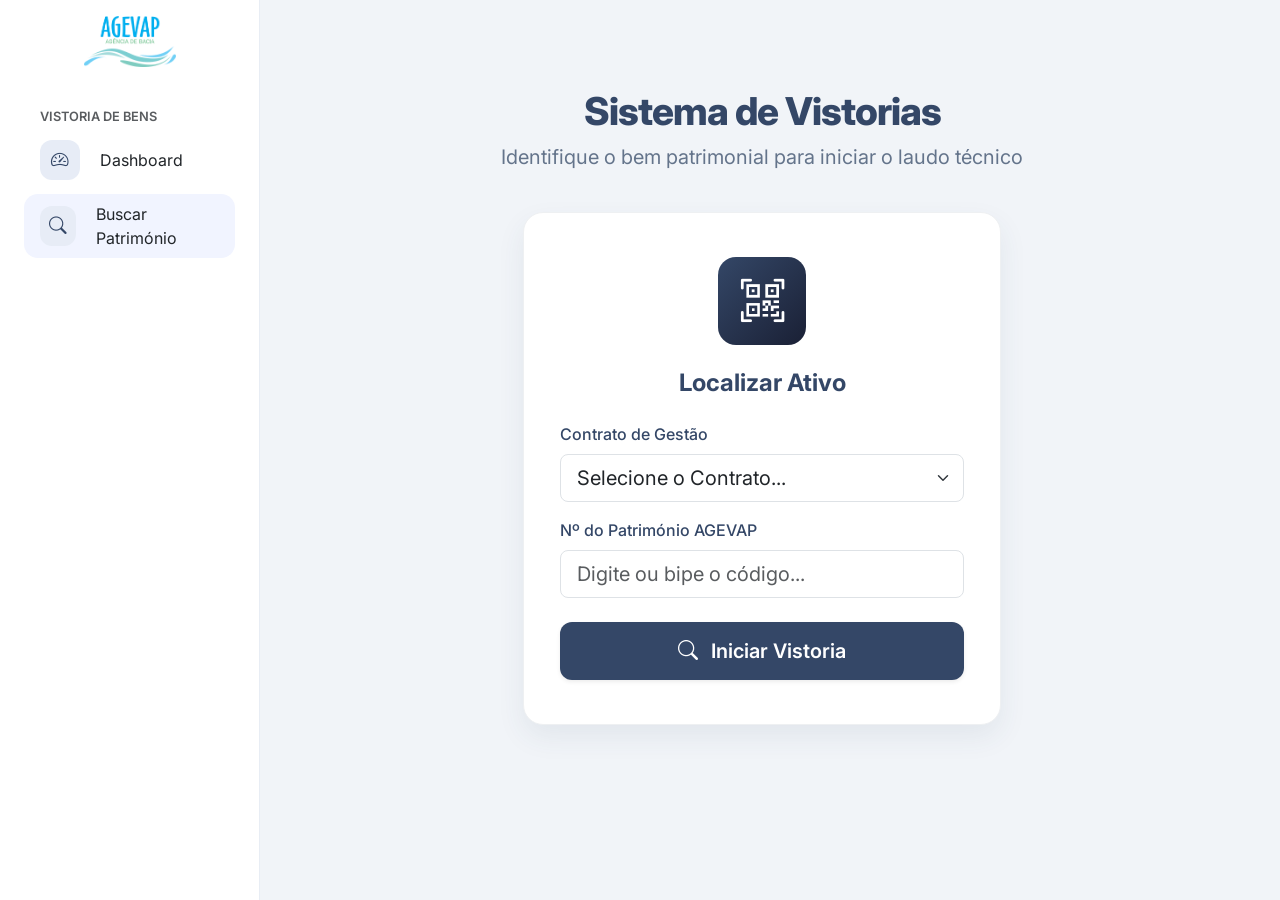
==== frontend/index.html @ b55dee22 "first commit" ====
<!DOCTYPE html>
<html lang="pt-br">
<head>
    <meta charset="utf-8" />
    <meta name="viewport" content="width=device-width, initial-scale=1.0" />
    <title>Busca de Património - Vistorias AGEVAP</title>

    <link href="https://fonts.googleapis.com/css2?family=Inter:wght@300;400;500;600;700&display=swap" rel="stylesheet">
    <link rel="stylesheet" href="https://cdn.jsdelivr.net/npm/bootstrap-icons@1.11.3/font/bootstrap-icons.min.css">
    
    <link rel="stylesheet" href="https://cdn.jsdelivr.net/npm/bootstrap@5.3.0/dist/css/bootstrap.min.css" />

    <style>
        /* Estilos específicos para a tela de Vistoria (inspirados no seu Index.cshtml) */
        body {
            font-family: 'Inter', sans-serif;
            background-color: #f1f4f8;
            min-height: 100vh;
            overflow-x: hidden;
        }

        #sidebar {
            position: fixed;
            top: 0;
            left: 0;
            bottom: 0;
            width: 260px;
            padding: 0;
            background-color: #ffffff;
            border-right: 1px solid #e8edf4;
            overflow-y: auto;
            z-index: 1030;
        }

        .sidebar-header {
            padding: 1.75rem 1.5rem 1rem;
        }

        .sidebar-content {
            padding: 0 1.5rem 1.5rem;
        }

        .components {
            padding-left: 0;
            margin-bottom: 0;
        }

        .components li {
            margin-bottom: 0.35rem;
        }

        .nav-link-custom {
            display: flex;
            align-items: center;
            gap: 0.75rem;
            padding: 0.88rem 1rem;
            border-radius: 14px;
            color: #344767;
            transition: background 0.2s ease, color 0.2s ease;
        }

        .nav-link-custom:hover,
        .active > .nav-link-custom {
            background-color: #f1f4ff;
            color: #1a2035;
        }

        .sidebar-button {
            width: 100%;
            border: 0;
            background: transparent;
            text-align: left;
        }

        .icon-box {
            width: 40px;
            height: 40px;
            display: inline-flex;
            align-items: center;
            justify-content: center;
            border-radius: 12px;
            background-color: #e7ecf6;
            color: #344767;
            font-size: 1.1rem;
        }

        .main-content-wrapper {
            min-height: 100vh;
            padding-left: 260px;
            padding-right: 1rem;
            transition: padding 0.3s ease;
        }

        .welcome-header {
            margin-top: 40px;
            margin-bottom: 40px;
            text-align: center;
        }

        .welcome-title {
            font-size: clamp(2rem, 3vw, 2.8rem);
            font-weight: 800;
            color: #344767;
            letter-spacing: -1px;
        }

        .welcome-subtitle {
            color: #64748b;
            font-weight: 400;
        }

        .search-card {
            background-color: #ffffff;
            border: 1px solid #eef0f2;
            border-radius: 20px;
            padding: 44px 36px;
            box-shadow: 0 12px 28px rgba(52, 71, 103, 0.08);
            transition: box-shadow 0.3s ease, transform 0.3s ease;
        }

        .search-card:hover {
            transform: translateY(-2px);
            box-shadow: 0 18px 36px rgba(52, 71, 103, 0.14);
        }

        .icon-box-large {
            width: 88px;
            height: 88px;
            background: linear-gradient(135deg, #344767 0%, #1a2035 100%);
            color: #ffffff;
            border-radius: 18px;
            display: flex;
            align-items: center;
            justify-content: center;
            font-size: 2.7rem;
            margin: 0 auto 24px auto;
        }

        .btn-agevap {
            background-color: #344767;
            color: white;
            border: none;
            font-weight: 600;
            border-radius: 12px;
            padding: 14px 22px;
        }

        .btn-agevap:hover {
            background-color: #1a2035;
            color: white;
        }

        .search-card h4 {
            color: #344767;
            font-weight: 700;
        }

        .search-card .form-label {
            font-weight: 500;
            color: #344767;
        }

        .logo-sidebar {
            max-width: 140px;
        }

        .sidebar-content {
            padding-bottom: 1.5rem;
        }

        .container {
            max-width: 1080px;
            width: 100%;
            margin: 0 auto;
        }

        @media (max-width: 991.98px) {
            #sidebar {
                position: relative;
                width: 100%;
                height: auto;
                border-right: none;
                border-bottom: 1px solid #e8edf4;
            }

            .sidebar-header {
                padding: 1.5rem 1.25rem 1rem;
            }

            .sidebar-content {
                padding: 0 1.25rem 1rem;
            }

            .nav-link-custom {
                padding: 0.8rem 0.95rem;
                gap: 0.75rem;
            }

            .main-content-wrapper {
                padding-left: 0;
                padding-top: 1rem;
            }

            .welcome-header {
                margin-top: 28px;
                margin-bottom: 28px;
            }

            .search-card {
                padding: 32px 24px;
                margin: 0 auto;
                border-radius: 22px;
            }

            .icon-box-large {
                width: 76px;
                height: 76px;
                font-size: 2.3rem;
            }
        }

        @media (max-width: 767.98px) {
            .sidebar-header {
                padding: 1.15rem 1rem 0.75rem;
            }

            .sidebar-content {
                padding: 0 0.95rem 0.95rem;
            }

            .nav-link-custom {
                padding: 0.75rem 0.85rem;
                gap: 0.65rem;
                font-size: 0.95rem;
            }

            .welcome-title {
                font-size: 1.95rem;
            }

            .search-card {
                padding: 24px 18px;
            }

            .icon-box-large {
                width: 70px;
                height: 70px;
                font-size: 2rem;
            }
        }

        @media (max-width: 575.98px) {
            .sidebar-header {
                padding: 1rem 0.9rem 0.7rem;
            }

            .sidebar-content {
                padding: 0 0.85rem 0.85rem;
            }

            .nav-link-custom {
                padding: 0.65rem 0.75rem;
                gap: 0.5rem;
                font-size: 0.9rem;
            }

            .welcome-title {
                font-size: 1.7rem;
            }

            .search-card {
                padding: 20px 16px;
                border-radius: 20px;
            }

            .icon-box-large {
                width: 62px;
                height: 62px;
                font-size: 1.75rem;
            }

            .form-control,
            .form-select,
            .btn-agevap {
                font-size: 0.95rem;
            }
        }

        @media (max-width: 575.98px) {
            .welcome-title {
                font-size: 1.75rem;
            }

            .search-card {
                padding: 20px 16px;
                border-radius: 20px;
            }

            .icon-box-large {
                width: 62px;
                height: 62px;
                font-size: 1.75rem;
            }

            .form-control,
            .form-select,
            .btn-agevap {
                font-size: 0.95rem;
            }
        }
    </style>
</head>
<body>
    <nav id="sidebar">
        <div class="sidebar-header text-center pt-3">
            <img src="./img/logo-agevap.png" alt="Logo" class="logo-sidebar img-fluid px-4" />
        </div>
        <div class="sidebar-content mt-4">
            <ul class="list-unstyled components">
                <li class="menu-label px-3 text-muted" style="font-size: 0.8rem; font-weight: 600;">VISTORIA DE BENS</li>
                <li>
                    <a href="dashboard.html" class="nav-link-custom d-flex align-items-center px-3 py-2 text-decoration-none">
                        <div class="icon-box me-2"><i class="bi bi-speedometer2"></i></div>
                        <span class="text text-dark">Dashboard</span>
                    </a>
                </li>
                <li class="active">
                    <a href="index.html" class="nav-link-custom d-flex align-items-center px-3 py-2 text-decoration-none">
                        <div class="icon-box me-2"><i class="bi bi-search"></i></div>
                        <span class="text text-dark">Buscar Património</span>
                    </a>
                </li>
            </ul>
        </div>
    </nav>

    <main role="main" class="main-content-wrapper container-fluid">
        <div class="container py-5">
            
            <div class="welcome-header">
                <h1 class="welcome-title">Sistema de Vistorias</h1>
                <p class="lead welcome-subtitle">Identifique o bem patrimonial para iniciar o laudo técnico</p>
            </div>

            <div class="row justify-content-center">
                <div class="col-md-8 col-lg-6">
                    <div class="search-card text-center">
                        <div class="icon-box-large">
                            <i class="bi bi-qr-code-scan"></i>
                        </div>
                        
                        <h4 class="mb-4" style="color: #344767; font-weight: 700;">Localizar Ativo</h4>
                        
                        <div class="mb-3 text-start">
                            <label for="contratoSelect" class="form-label" style="font-weight: 500; color: #344767;">Contrato de Gestão</label>
                            <select id="contratoSelect" class="form-select form-select-lg">
                                <option value="">Selecione o Contrato...</option>
                                <option value="CG INEA GUANDU">CG INEA GUANDU</option>
                                <option value="CG INEA CBHs">CG INEA CBHs</option>
                                <option value="CG INEA BG">CG INEA BG</option>
                            </select>
                        </div>

                        <div class="mb-4 text-start">
                            <label for="patrimonioInput" class="form-label" style="font-weight: 500; color: #344767;">Nº do Património AGEVAP</label>
                            <input type="text" id="patrimonioInput" class="form-control form-control-lg" placeholder="Digite ou bipe o código...">
                        </div>

                        <div id="mensagemErro" class="alert alert-danger d-none" role="alert"></div>

                        <button onclick="buscarAtivo()" id="btnBuscar" class="btn btn-agevap btn-lg w-100 shadow-sm">
                            <i class="bi bi-search me-2"></i> Iniciar Vistoria
                        </button>
                    </div>
                </div>
            </div>

        </div>
    </main>

    <script src="./app.js"></script>
</body>
</html>
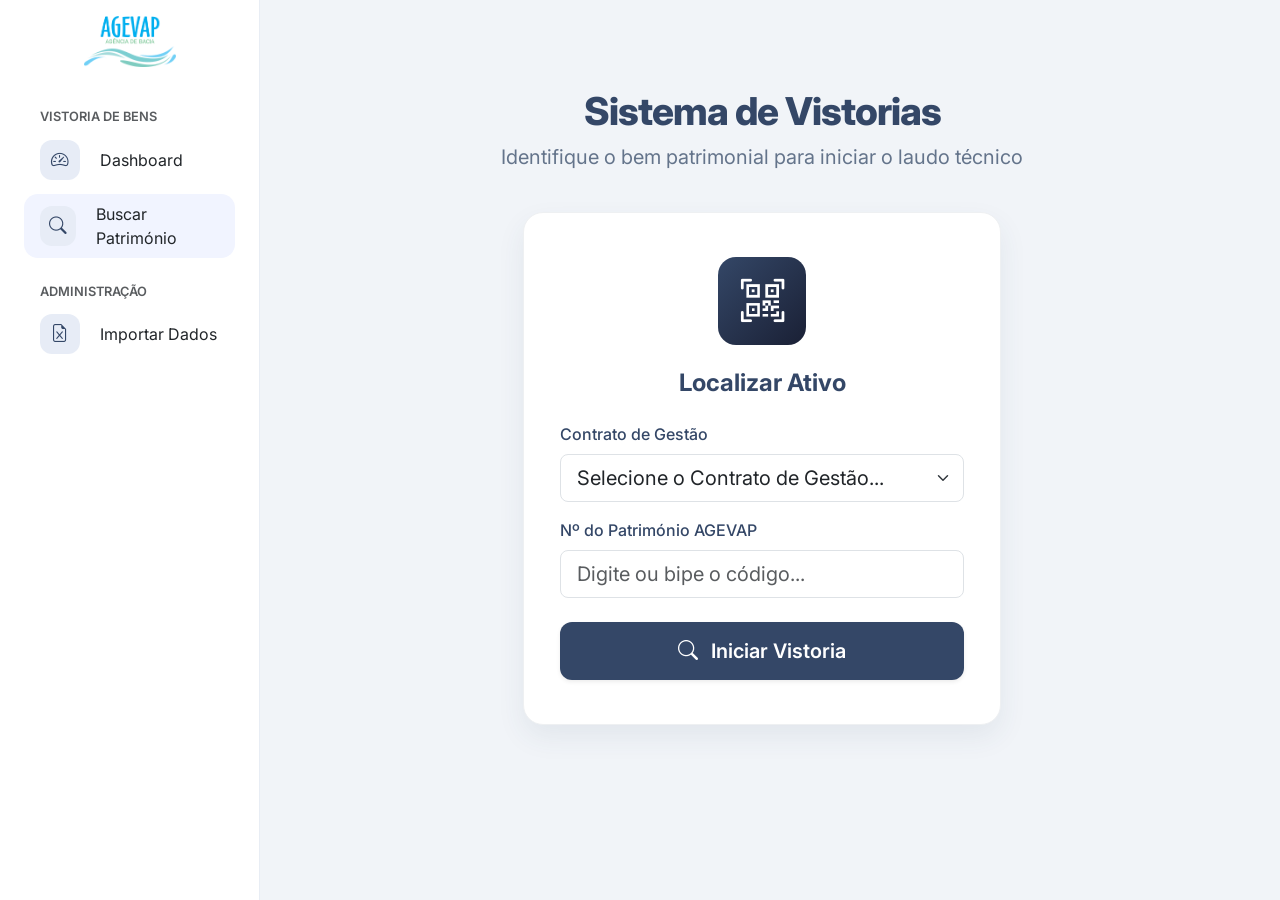
==== commit 1d7f3e27: "feat importação do Excel" ====
--- a/frontend/index.html
+++ b/frontend/index.html
@@ -330,6 +330,13 @@
                         <span class="text text-dark">Buscar Património</span>
                     </a>
                 </li>
+                <li class="menu-label px-3 text-muted mt-4" style="font-size: 0.8rem; font-weight: 600;">ADMINISTRAÇÃO</li>
+                <li>
+                    <a href="importacao.html" class="nav-link-custom d-flex align-items-center px-3 py-2 text-decoration-none">
+                        <div class="icon-box me-2"><i class="bi bi-file-earmark-excel"></i></div>
+                        <span class="text text-dark">Importar Dados</span>
+                    </a>
+</li>
             </ul>
         </div>
     </nav>
@@ -353,11 +360,13 @@
                         
                         <div class="mb-3 text-start">
                             <label for="contratoSelect" class="form-label" style="font-weight: 500; color: #344767;">Contrato de Gestão</label>
-                            <select id="contratoSelect" class="form-select form-select-lg">
-                                <option value="">Selecione o Contrato...</option>
+                            <select class="form-select form-select-lg" id="contratoGestao" required>
+                                <option value="" disabled selected>Selecione o Contrato de Gestão...</option>
                                 <option value="CG INEA GUANDU">CG INEA GUANDU</option>
                                 <option value="CG INEA CBHs">CG INEA CBHs</option>
                                 <option value="CG INEA BG">CG INEA BG</option>
+                                <option value="CG INEA Nº 003/2010 - CEDIDO">CG INEA Nº 003/2010 - CEDIDO</option>
+                                <option value="CG INEA Nº 002/2017 - CEDIDO">CG INEA Nº 002/2017 - CEDIDO</option>
                             </select>
                         </div>
 
